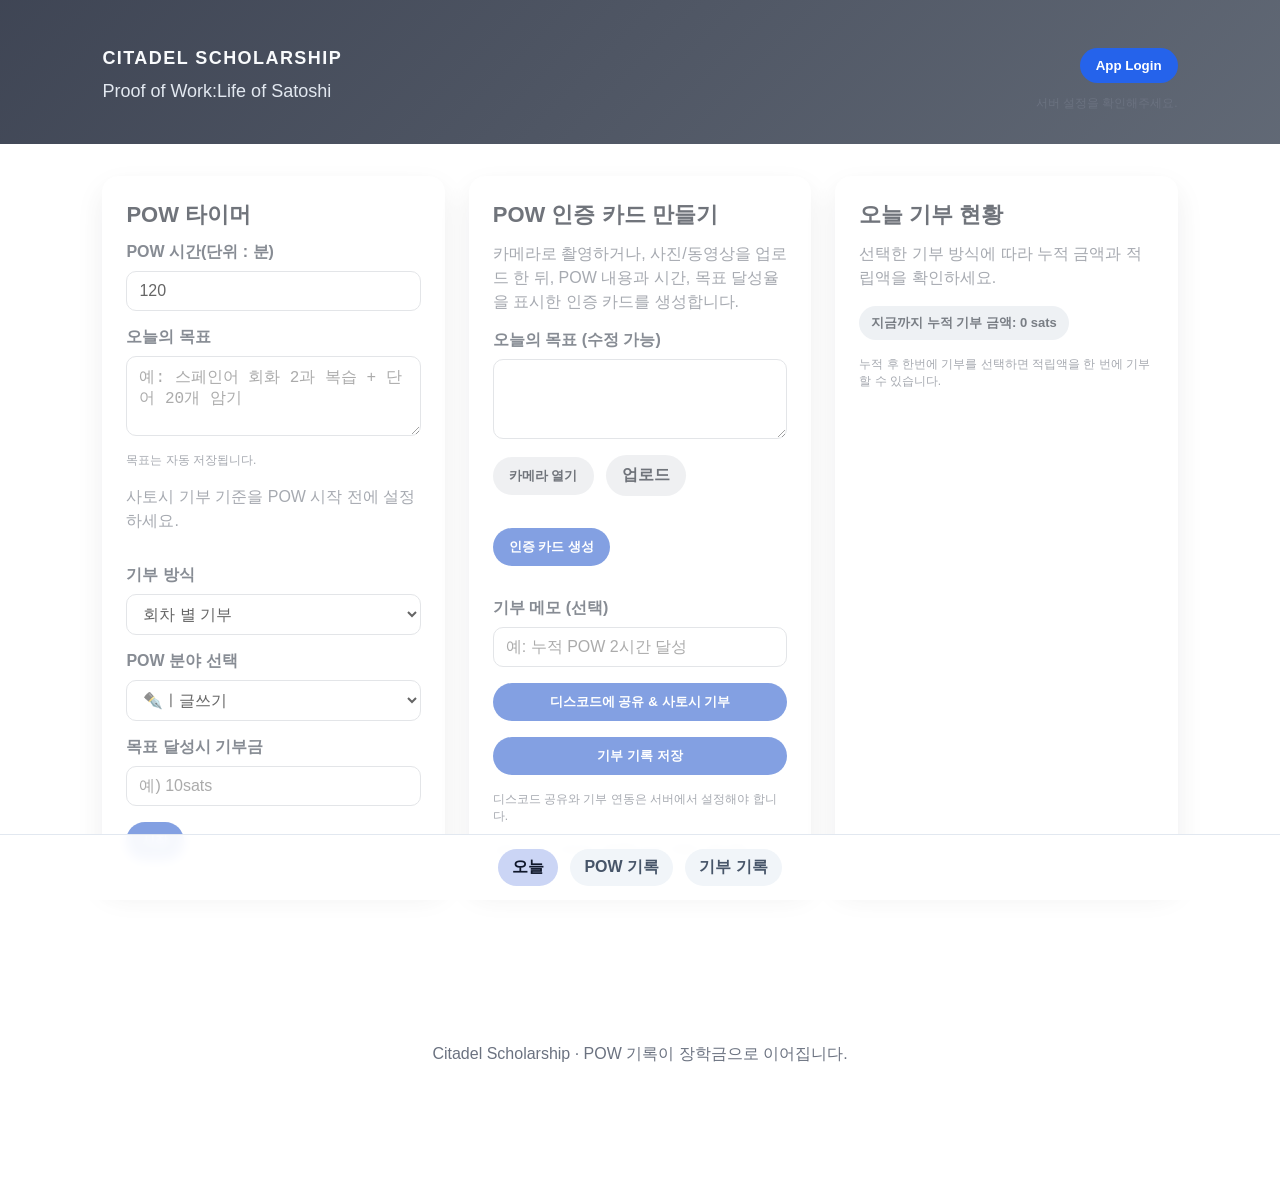
==== index.html @ 7aa38c72 "Update today UI and toast behavior" ====
<!doctype html>
<html lang="ko">
  <head>
    <meta charset="UTF-8" />
    <meta name="viewport" content="width=device-width, initial-scale=1" />
    <title>Citadel Scholarship</title>
    <link rel="stylesheet" href="styles.css" />
  </head>
  <body>
    <nav class="site-nav">
      <a href="index.html" class="active">오늘</a>
      <a href="study-history.html">POW 기록</a>
      <a href="donation-history.html">기부 기록</a>
    </nav>
    <header class="hero">
      <div class="hero-top">
        <div class="hero-brand">
          <p class="hero-brand-title">CITADEL SCHOLARSHIP</p>
          <p class="hero-brand-subtitle">Proof of Work:Life of Satoshi</p>
        </div>
        <div class="hero-login" id="discord-card">
          <div class="row hero-login-actions">
            <button id="discord-app-login" class="primary">App Login</button>
            <button id="discord-web-login" class="hidden">Web Login</button>
          </div>
          <div class="profile" id="discord-profile">
            <div class="profile-body">
              <img id="discord-avatar" alt="Discord avatar" />
              <div>
                <p class="profile-name" id="discord-username">로그인된 사용자 없음</p>
                <p class="profile-meta" id="discord-guild">서버: -</p>
              </div>
            </div>
            <div class="row profile-actions">
              <button id="discord-refresh" class="ghost">역할 재확인</button>
              <button id="discord-logout" class="ghost">로그아웃</button>
            </div>
          </div>
          <p class="hint" id="discord-hint">
            역할(Role) 권한은 Discord OAuth 콜백에서 확인됩니다.
          </p>
        </div>
      </div>
    </header>

    <main class="locked">
      <section class="grid">
        <div class="card">
          <h2>POW 타이머</h2>
          <div class="stack">
            <label>
              POW 시간(단위 : 분)
              <input id="goal-minutes" type="number" min="1" value="120" />
            </label>
            <label>
              오늘의 목표
              <textarea
                id="study-plan"
                rows="3"
                placeholder="예: 스페인어 회화 2과 복습 + 단어 20개 암기"
              ></textarea>
            </label>
            <p class="hint" id="plan-status">목표는 자동 저장됩니다.</p>
            <p class="muted">사토시 기부 기준을 POW 시작 전에 설정하세요.</p>
            <label>
              기부 방식
              <select id="donation-scope">
                <option value="session">회차 별 기부</option>
                <option value="total">누적 후 한번에 기부</option>
              </select>
            </label>
            <label>
              POW 분야 선택
              <select id="donation-mode">
                <option value="pow-writing">✒️ㅣ글쓰기</option>
                <option value="pow-music">🎵ㅣ음악</option>
                <option value="pow-study">📝ㅣ공부</option>
                <option value="pow-art">🎨ㅣ그림</option>
                <option value="pow-reading">📚ㅣ독서</option>
                <option value="pow-service">✝️ㅣ봉사</option>
              </select>
            </label>
            <label>
              목표 달성시 기부금
              <input
                id="sats-rate"
                type="text"
                inputmode="numeric"
                placeholder="예) 10sats"
              />
            </label>
            <div class="row">
              <button id="start" class="primary">시작</button>
            </div>
          </div>
        </div>

        <div class="card" id="study-card">
          <h2>POW 인증 카드 만들기</h2>
          <p class="muted">
            카메라로 촬영하거나, 사진/동영상을 업로드 한 뒤, POW 내용과 시간, 목표 달성율을
            표시한 인증 카드를 생성합니다.
          </p>
          <div class="stack">
            <label>
              오늘의 목표 (수정 가능)
              <textarea id="study-plan-preview" rows="2"></textarea>
            </label>
            <div class="row">
              <button id="open-camera">카메라 열기</button>
              <label class="file">
                업로드
                <input id="media-upload" type="file" accept="image/*,video/*" />
              </label>
              <input
                id="camera-capture"
                type="file"
                accept="image/*,video/*"
                capture="environment"
                class="hidden"
              />
            </div>
            <div class="preview">
              <video id="camera" autoplay playsinline></video>
              <canvas id="snapshot" width="640" height="480"></canvas>
              <img id="photo-preview" alt="업로드 미리보기" />
              <canvas id="badge" width="1080" height="1080"></canvas>
            </div>
            <div class="row">
              <button id="generate" class="primary">인증 카드 생성</button>
            </div>
            <div class="result">
              <a id="download" class="accent" download="citadel_idioma_badge.png">이미지 저장</a>
            </div>
            <label>
              기부 메모 (선택)
              <input id="donation-note" placeholder="예: 누적 POW 2시간 달성" />
            </label>
            <button id="share-discord" class="primary">디스코드에 공유 &amp; 사토시 기부</button>
            <button id="donate" class="primary">기부 기록 저장</button>
            <p class="hint" id="share-status">
              디스코드 공유와 기부 연동은 서버에서 설정해야 합니다.
            </p>
            <p class="hint" id="donation-status">실제 사토시 전송은 LNURL/지갑 연동이 필요합니다.</p>
          </div>
        </div>

        <div class="card" id="today-donation-summary">
          <h2>오늘 기부 현황</h2>
          <p class="muted">선택한 기부 방식에 따라 누적 금액과 적립액을 확인하세요.</p>
          <div class="stack">
            <div class="row">
              <span class="pill">
                지금까지 누적 기부 금액: <strong id="today-total-donated">0 sats</strong>
              </span>
            </div>
            <div class="row hidden" id="today-accumulated-row">
              <span class="pill">
                지급까지 적립액: <strong id="today-accumulated-sats">0 sats</strong>
              </span>
            </div>
            <button id="today-accumulated-pay" class="primary hidden">적립액 기부하기</button>
            <p class="hint" id="today-donation-hint">
              누적 후 한번에 기부를 선택하면 적립액을 한 번에 기부할 수 있습니다.
            </p>
          </div>
        </div>
      </section>
    </main>
    <div id="accumulation-toast" class="toast hidden" role="status" aria-live="polite">
      <span id="accumulation-toast-message"></span>
      <button class="toast-close" type="button" aria-label="닫기">✕</button>
    </div>

    <footer>
      <p>Citadel Scholarship · POW 기록이 장학금으로 이어집니다.</p>
    </footer>

    <div id="wallet-modal" class="wallet-modal hidden" aria-hidden="true">
      <div class="wallet-modal__panel" role="dialog" aria-modal="true">
        <p class="wallet-toast hidden" id="wallet-toast">인보이스가 복사되었습니다.</p>
        <div class="wallet-modal__header">
          <h3>결제할 라이트닝 지갑을 선택하세요</h3>
          <button class="wallet-modal__close" id="wallet-modal-close" aria-label="닫기">
            ✕
          </button>
        </div>
        <div class="wallet-modal__body">
          <div class="wallet-invoice hidden" id="wallet-invoice">
            <p class="wallet-invoice__label">인보이스</p>
            <div class="wallet-invoice__content">
              <img id="wallet-invoice-qr" alt="Lightning invoice QR code" />
            </div>
          </div>
          <button class="wallet-option" data-wallet="walletofsatoshi">Wallet of Satoshi</button>
          <button class="wallet-option" data-wallet="blink">Blink</button>
          <button class="wallet-option" data-wallet="strike">Strike</button>
          <button class="wallet-option" data-wallet="zeus">Zeus</button>
        </div>
        <p class="hint" id="wallet-status">선택한 지갑으로 인보이스를 전달합니다.</p>
      </div>
    </div>

    <div id="timer-modal" class="timer-modal hidden" aria-hidden="true">
      <div class="timer-modal__panel" role="dialog" aria-modal="true">
        <h3>POW 타이머</h3>
        <div class="timer-modal__time" id="timer-display">00:00:00</div>
        <p class="timer-modal__note">
          현재 누적 금액: <strong id="current-total-sats">0 sats</strong>
        </p>
        <div class="row timer-modal__actions">
          <button id="pause" class="ghost">일시정지</button>
          <button id="reset" class="ghost">리셋</button>
          <button id="finish" class="accent">POW 종료</button>
        </div>
      </div>
    </div>

    <script src="app.js"></script>
  </body>
</html>
---- styles.css ----
:root {
  color-scheme: light;
  font-family: "Pretendard", "Apple SD Gothic Neo", "Malgun Gothic", sans-serif;
  color: #111827;
}

* {
  box-sizing: border-box;
}

body {
  margin: 0;
  padding: 0;
  min-height: 100vh;
  background-color: #ffffff;
}

.site-nav {
  display: flex;
  gap: 12px;
  align-items: center;
  justify-content: center;
  padding: 14px 16px;
  background: rgba(255, 255, 255, 0.92);
  border-top: 1px solid #e2e8f0;
  position: fixed;
  bottom: 0;
  left: 0;
  right: 0;
  z-index: 10;
  backdrop-filter: blur(6px);
}

.site-nav a {
  text-decoration: none;
  color: #475569;
  font-weight: 600;
  padding: 8px 14px;
  border-radius: 999px;
  background: #f1f5f9;
}

.site-nav a.active {
  color: #0f172a;
  background: #cbd5f5;
}

header.hero {
  padding: 48px 8vw 32px;
  color: #f8fafc;
  background-image:
    linear-gradient(135deg, rgba(15, 23, 42, 0.8), rgba(30, 41, 59, 0.7)),
    url("https://images.unsplash.com/photo-1519682337058-a94d519337bc?auto=format&fit=crop&w=1800&q=80");
  background-size: cover;
  background-position: center;
}

header.hero.compact {
  padding: 32px 8vw 20px;
}

h1 {
  margin: 8px 0 12px;
  font-size: clamp(28px, 4vw, 40px);
}

.hero-top {
  display: flex;
  align-items: flex-start;
  justify-content: space-between;
  gap: 24px;
  flex-wrap: wrap;
}

.hero-brand {
  max-width: 520px;
}

.hero-brand-title {
  margin: 0 0 8px;
  font-size: 18px;
  font-weight: 700;
  letter-spacing: 0.08em;
}

.hero-brand-subtitle {
  margin: 0;
  font-size: 18px;
  line-height: 1.6;
  color: #e2e8f0;
}

.hero-login {
  display: grid;
  gap: 12px;
  justify-items: end;
  text-align: right;
  min-width: min(360px, 100%);
}

.hero-login-actions {
  justify-content: flex-end;
}

.hero-login-meta {
  justify-content: flex-end;
}

h2 {
  margin-top: 0;
  font-size: 22px;
}

.eyebrow {
  letter-spacing: 0.2em;
  text-transform: uppercase;
  font-weight: 600;
  opacity: 0.7;
  margin: 0;
}

.subtitle {
  max-width: 520px;
  line-height: 1.6;
  margin: 0;
  color: #cbd5f5;
}

main {
  padding: 32px 8vw 120px;
}

.grid {
  display: grid;
  gap: 24px;
  grid-template-columns: repeat(auto-fit, minmax(300px, 1fr));
}

.grid.single {
  grid-template-columns: minmax(280px, 640px);
  justify-content: center;
}

.card {
  background: #ffffff;
  border-radius: 16px;
  padding: 24px;
  box-shadow: 0 12px 30px rgba(15, 23, 42, 0.12);
}

.card h2 {
  margin-bottom: 12px;
}

.muted {
  margin-top: 0;
  color: #6b7280;
  line-height: 1.5;
}

.stack {
  display: grid;
  gap: 16px;
}

.row {
  display: flex;
  gap: 12px;
  flex-wrap: wrap;
  align-items: center;
}

.donation-summary {
  gap: 8px;
  flex-wrap: nowrap;
  font-size: 12px;
}

.donation-summary .pill {
  white-space: nowrap;
}

.toast {
  position: fixed;
  left: 50%;
  bottom: 96px;
  transform: translateX(-50%);
  padding: 10px 16px;
  border-radius: 999px;
  background: rgba(15, 23, 42, 0.9);
  color: #f8fafc;
  font-size: 13px;
  font-weight: 600;
  z-index: 20;
  display: flex;
  align-items: center;
  gap: 12px;
}

.toast-close {
  border: none;
  background: transparent;
  color: inherit;
  font-size: 16px;
  line-height: 1;
  cursor: pointer;
  padding: 0;
}

.status-row {
  justify-content: space-between;
}

label {
  display: grid;
  gap: 8px;
  font-weight: 600;
  color: #374151;
}

input[type="text"],
input[type="number"],
input:not([type]) {
  padding: 10px 12px;
  border-radius: 10px;
  border: 1px solid #d1d5db;
  font-size: 16px;
}


textarea {
  padding: 10px 12px;
  border-radius: 10px;
  border: 1px solid #d1d5db;
  font-size: 16px;
  resize: vertical;
  min-height: 80px;
}

textarea[readonly] {
  background: #f9fafb;
  color: #111827;
}

select {
  padding: 10px 12px;
  border-radius: 10px;
  border: 1px solid #d1d5db;
  font-size: 16px;
  background: #fff;
}

.hidden {
  display: none;
}

button,
.file {
  border: none;
  padding: 10px 16px;
  border-radius: 999px;
  font-weight: 600;
  cursor: pointer;
  background: #e5e7eb;
  color: #111827;
  transition: all 0.2s ease;
}

button:hover,
.file:hover {
  transform: translateY(-1px);
  box-shadow: 0 8px 18px rgba(15, 23, 42, 0.12);
}

button:focus-visible,
button.is-pressed,
.file:focus-visible {
  outline: 3px solid #0f172a;
  outline-offset: 2px;
  box-shadow: 0 0 0 4px rgba(15, 23, 42, 0.15);
}

button.primary {
  background: #2563eb;
  color: #fff;
}

#discord-app-login {
  flex: 1;
}

#discord-web-login {
  flex: 1;
}

button.accent,
#download.accent {
  background: #f59e0b;
  color: #111827;
  text-decoration: none;
}

button.ghost {
  background: transparent;
  border: 1px solid #cbd5f5;
}

.timer {
  font-size: 36px;
  font-weight: 700;
  letter-spacing: 1px;
}

.timer-row {
  display: flex;
  flex-direction: column;
  gap: 6px;
}

.timer-note {
  font-size: 13px;
  color: #64748b;
}

.pill {
  background: #e2e8f0;
  color: #1f2937;
  font-weight: 600;
  padding: 8px 12px;
  border-radius: 999px;
  font-size: 13px;
}

.session-list {
  display: grid;
  gap: 12px;
  padding: 12px;
  border-radius: 12px;
  border: 1px solid #e5e7eb;
  background: #f8fafc;
}

.session-title {
  margin: 0;
  font-weight: 700;
  color: #0f172a;
}

.session-items {
  display: grid;
  gap: 12px;
}

.session-item {
  background: #fff;
  border-radius: 12px;
  padding: 12px 14px;
  border: 1px solid #e5e7eb;
  display: grid;
  gap: 8px;
}

.session-header {
  display: flex;
  justify-content: space-between;
  align-items: center;
  gap: 8px;
}

.session-index {
  font-weight: 700;
  color: #1f2937;
}

.session-status {
  font-size: 12px;
  font-weight: 700;
  padding: 4px 10px;
  border-radius: 999px;
  background: #f1f5f9;
  color: #475569;
}

.session-status.success {
  background: #dcfce7;
  color: #166534;
}

.session-status.pending {
  background: #fee2e2;
  color: #991b1b;
}

.session-meta {
  display: grid;
  gap: 4px;
  font-size: 13px;
  color: #475569;
}

.session-meta strong {
  color: #111827;
}

.session-meta .session-rate {
  color: #1d4ed8;
  font-weight: 700;
}

.history-list {
  display: grid;
  gap: 10px;
}

.history-item {
  background: #fff;
  border-radius: 12px;
  padding: 12px 14px;
  border: 1px solid #e5e7eb;
  display: grid;
  gap: 6px;
  font-size: 13px;
  color: #475569;
}

.history-item strong {
  color: #111827;
}

.history-day {
  display: grid;
  gap: 8px;
  padding: 12px;
  border-radius: 12px;
  border: 1px solid #e5e7eb;
  background: #f8fafc;
}

.history-day__title {
  margin: 0;
  font-weight: 700;
  color: #0f172a;
  font-size: 14px;
}

.blink-address {
  display: grid;
  gap: 6px;
  padding: 12px 14px;
  border-radius: 12px;
  border: 1px solid #e5e7eb;
  background: #f8fafc;
}

.blink-label {
  font-size: 12px;
  color: #64748b;
  font-weight: 700;
}

.locked {
  opacity: 0.6;
  pointer-events: none;
  filter: grayscale(0.2);
}

.preview {
  display: grid;
  gap: 12px;
}

.preview video,
.preview canvas,
.preview img,
.result canvas {
  width: 100%;
  border-radius: 12px;
  background: #0f172a;
  min-height: 220px;
  object-fit: cover;
}

.preview canvas,
.preview img {
  display: none;
}

#camera {
  display: none;
}

#badge {
  display: none;
}

.profile {
  border-radius: 14px;
  overflow: hidden;
  border: 1px solid #e5e7eb;
  display: none;
  background: #ffffff;
}

.profile-body {
  display: flex;
  gap: 12px;
  align-items: center;
  padding: 16px;
}

.profile-body img {
  width: 56px;
  height: 56px;
  border-radius: 50%;
  background: #e5e7eb;
  border: 3px solid transparent;
  box-sizing: border-box;
}

.profile-body img.status-ok {
  border-color: #16a34a;
}

.profile-body img.status-pending {
  border-color: #dc2626;
}

.login-user {
  display: inline-flex;
  align-items: center;
  gap: 8px;
  font-weight: 700;
  color: #0f172a;
  background: #e2e8f0;
  border-radius: 999px;
  padding: 8px 12px;
}

.login-label {
  font-size: 12px;
  color: #475569;
}

.profile-name {
  margin: 0;
  font-weight: 700;
  color: #0f172a;
}

.profile-meta {
  margin: 4px 0 0;
  color: #475569;
  font-size: 13px;
}

.profile-actions {
  justify-content: space-between;
  gap: 12px;
  padding: 0 16px 16px;
}

.profile-actions button {
  flex: 1;
}

#discord-card h2 {
  color: #0f172a;
}

.result {
  display: grid;
  gap: 12px;
}

#download {
  display: none;
  justify-content: center;
  padding: 10px 16px;
  border-radius: 999px;
  text-align: center;
}

#discord-logout {
  display: none;
}

.hint {
  font-size: 12px;
  color: #6b7280;
  margin: 0;
}

.pagination {
  display: flex;
  flex-wrap: wrap;
  gap: 8px;
  justify-content: center;
  padding-top: 4px;
}

.page-button {
  border-radius: 10px;
  padding: 6px 12px;
  border: 1px solid #cbd5f5;
  background: #fff;
  font-size: 13px;
}

.page-button.active {
  background: #1e293b;
  color: #fff;
  border-color: #1e293b;
}

.scroll-select {
  width: 100%;
  padding: 8px;
  border-radius: 12px;
  border: 1px solid #e2e8f0;
  background: #ffffff;
  font-size: 14px;
}

.file input {
  display: none;
}

footer {
  text-align: center;
  padding: 24px 24px 96px;
  color: #6b7280;
}

.wallet-modal {
  position: fixed;
  inset: 0;
  background: rgba(15, 23, 42, 0.6);
  display: flex;
  align-items: center;
  justify-content: center;
  padding: 24px;
  z-index: 20;
}

.wallet-modal.hidden {
  display: none;
}

.wallet-modal__panel {
  background: #ffffff;
  border-radius: 16px;
  padding: 20px;
  width: min(420px, 100%);
  box-shadow: 0 20px 60px rgba(15, 23, 42, 0.2);
  display: grid;
  gap: 16px;
}

.wallet-toast {
  margin: 0;
  padding: 8px 12px;
  border-radius: 999px;
  font-size: 13px;
  font-weight: 600;
  text-align: center;
  color: #0f172a;
  background: #e2e8f0;
}

.wallet-modal__header {
  display: flex;
  justify-content: space-between;
  align-items: center;
  gap: 12px;
}

.wallet-modal__header h3 {
  margin: 0;
  font-size: 18px;
  color: #0f172a;
}

.wallet-modal__close {
  border: none;
  background: transparent;
  font-size: 18px;
  cursor: pointer;
  color: #64748b;
}

.wallet-modal__body {
  display: grid;
  gap: 12px;
}

.wallet-invoice {
  display: grid;
  gap: 12px;
  padding: 12px;
  border-radius: 12px;
  border: 1px solid #e5e7eb;
  background: #f8fafc;
  justify-items: center;
}

.wallet-invoice__label {
  margin: 0;
  font-size: 12px;
  font-weight: 700;
  color: #64748b;
  text-transform: uppercase;
  letter-spacing: 0.08em;
}

.wallet-invoice__content {
  display: flex;
  gap: 12px;
  align-items: center;
  flex-wrap: wrap;
  justify-content: center;
}

#wallet-invoice-qr {
  width: 100%;
  max-width: 240px;
  border-radius: 12px;
  justify-self: center;
  background: #fff;
  padding: 8px;
  flex: 0 0 160px;
  cursor: pointer;
}

.wallet-option {
  width: 100%;
  justify-content: center;
  background: #0f172a;
  color: #f8fafc;
}

.wallet-option--link {
  text-decoration: none;
  display: inline-flex;
  align-items: center;
}

.wallet-option[aria-disabled="true"] {
  cursor: not-allowed;
  opacity: 0.6;
  background: #334155;
  pointer-events: none;
}

.wallet-option:hover {
  background: #1e293b;
}

.wallet-option:disabled {
  cursor: not-allowed;
  opacity: 0.6;
  background: #334155;
}

.timer-modal {
  position: fixed;
  inset: 0;
  background: rgba(15, 23, 42, 0.7);
  display: flex;
  align-items: center;
  justify-content: center;
  padding: 24px;
  z-index: 30;
}

.timer-modal.hidden {
  display: none;
}

.timer-modal__panel {
  background: #ffffff;
  border-radius: 18px;
  padding: 24px;
  width: min(360px, 100%);
  display: grid;
  gap: 16px;
  text-align: center;
  box-shadow: 0 24px 60px rgba(15, 23, 42, 0.25);
}

.timer-modal__panel h3 {
  margin: 0;
  font-size: 20px;
  color: #0f172a;
}

.timer-modal__time {
  font-size: 40px;
  font-weight: 800;
  letter-spacing: 1px;
}

.timer-modal__note {
  margin: 0;
  font-size: 14px;
  color: #475569;
}

.timer-modal__actions {
  justify-content: center;
  gap: 10px;
}

.timer-modal__actions button {
  flex: 1;
}

html.timer-modal-open,
body.timer-modal-open {
  overflow: hidden;
  height: 100%;
  touch-action: none;
}

.leaderboard {
  display: grid;
  gap: 12px;
  padding: 12px;
  border-radius: 12px;
  border: 1px solid #e5e7eb;
  background: #f8fafc;
}

.leaderboard-title {
  margin: 0;
  font-weight: 700;
  color: #0f172a;
  font-size: 14px;
}

.leaderboard-list {
  list-style: none;
  margin: 0;
  padding: 0;
  display: grid;
  gap: 8px;
}

.leaderboard-item {
  display: flex;
  justify-content: space-between;
  align-items: center;
  gap: 12px;
  background: #ffffff;
  border-radius: 10px;
  padding: 10px 12px;
  border: 1px solid #e5e7eb;
  font-size: 13px;
  color: #475569;
}

.leaderboard-item strong {
  color: #111827;
}

@media (max-width: 640px) {
  header.hero {
    padding: 40px 6vw 28px;
  }

  main {
    padding: 28px 6vw 110px;
  }
}
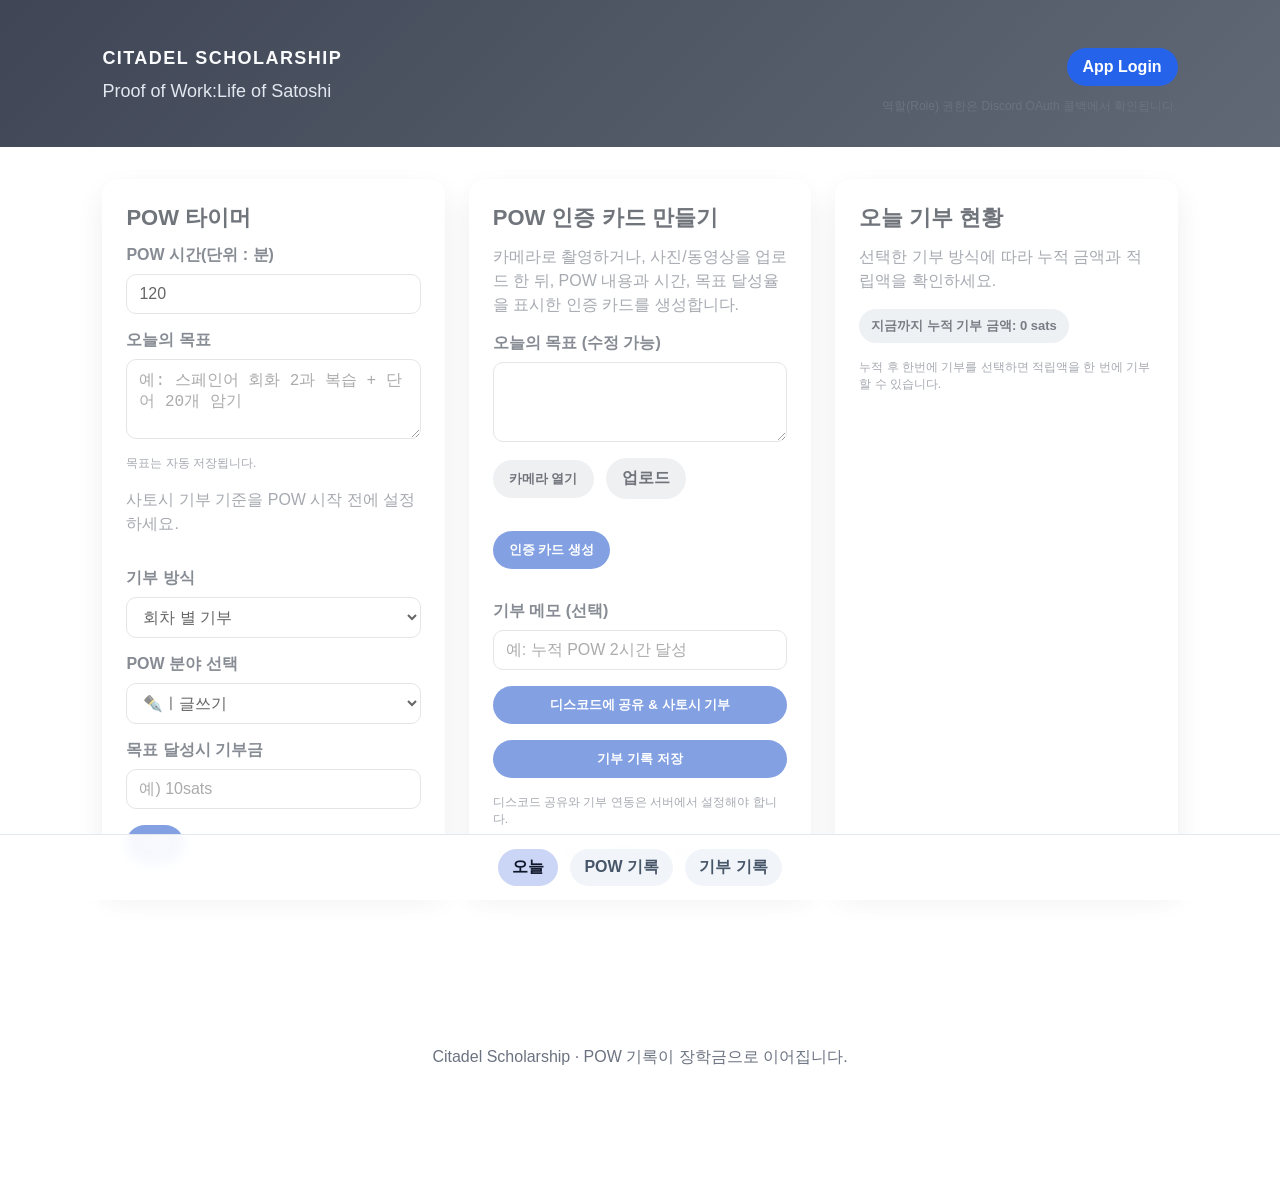
==== commit 60829ee3: "Make login buttons resilient without JS" ====
--- a/index.html
+++ b/index.html
@@ -20,8 +20,12 @@
         </div>
         <div class="hero-login" id="discord-card">
           <div class="row hero-login-actions">
-            <button id="discord-app-login" class="primary">App Login</button>
-            <button id="discord-web-login" class="hidden">Web Login</button>
+            <a id="discord-app-login" class="primary button-link" href="/auth/discord/app"
+              >App Login</a
+            >
+            <a id="discord-web-login" class="hidden button-link" href="/auth/discord/web"
+              >Web Login</a
+            >
           </div>
           <div class="profile" id="discord-profile">
             <div class="profile-body">
@@ -205,7 +209,7 @@
       <div class="timer-modal__panel" role="dialog" aria-modal="true">
         <h3>POW 타이머</h3>
         <div class="timer-modal__time" id="timer-display">00:00:00</div>
-        <p class="timer-modal__note">
+        <p class="timer-modal__note" id="timer-accumulated-note">
           현재 누적 금액: <strong id="current-total-sats">0 sats</strong>
         </p>
         <div class="row timer-modal__actions">
--- a/styles.css
+++ b/styles.css
@@ -255,6 +255,7 @@
 }
 
 button,
+.button-link,
 .file {
   border: none;
   padding: 10px 16px;
@@ -263,10 +264,12 @@
   cursor: pointer;
   background: #e5e7eb;
   color: #111827;
+  text-decoration: none;
   transition: all 0.2s ease;
 }
 
 button:hover,
+.button-link:hover,
 .file:hover {
   transform: translateY(-1px);
   box-shadow: 0 8px 18px rgba(15, 23, 42, 0.12);
@@ -274,13 +277,16 @@
 
 button:focus-visible,
 button.is-pressed,
+.button-link:focus-visible,
+.button-link.is-pressed,
 .file:focus-visible {
   outline: 3px solid #0f172a;
   outline-offset: 2px;
   box-shadow: 0 0 0 4px rgba(15, 23, 42, 0.15);
 }
 
-button.primary {
+button.primary,
+.button-link.primary {
   background: #2563eb;
   color: #fff;
 }
@@ -294,13 +300,15 @@
 }
 
 button.accent,
+.button-link.accent,
 #download.accent {
   background: #f59e0b;
   color: #111827;
   text-decoration: none;
 }
 
-button.ghost {
+button.ghost,
+.button-link.ghost {
   background: transparent;
   border: 1px solid #cbd5f5;
 }
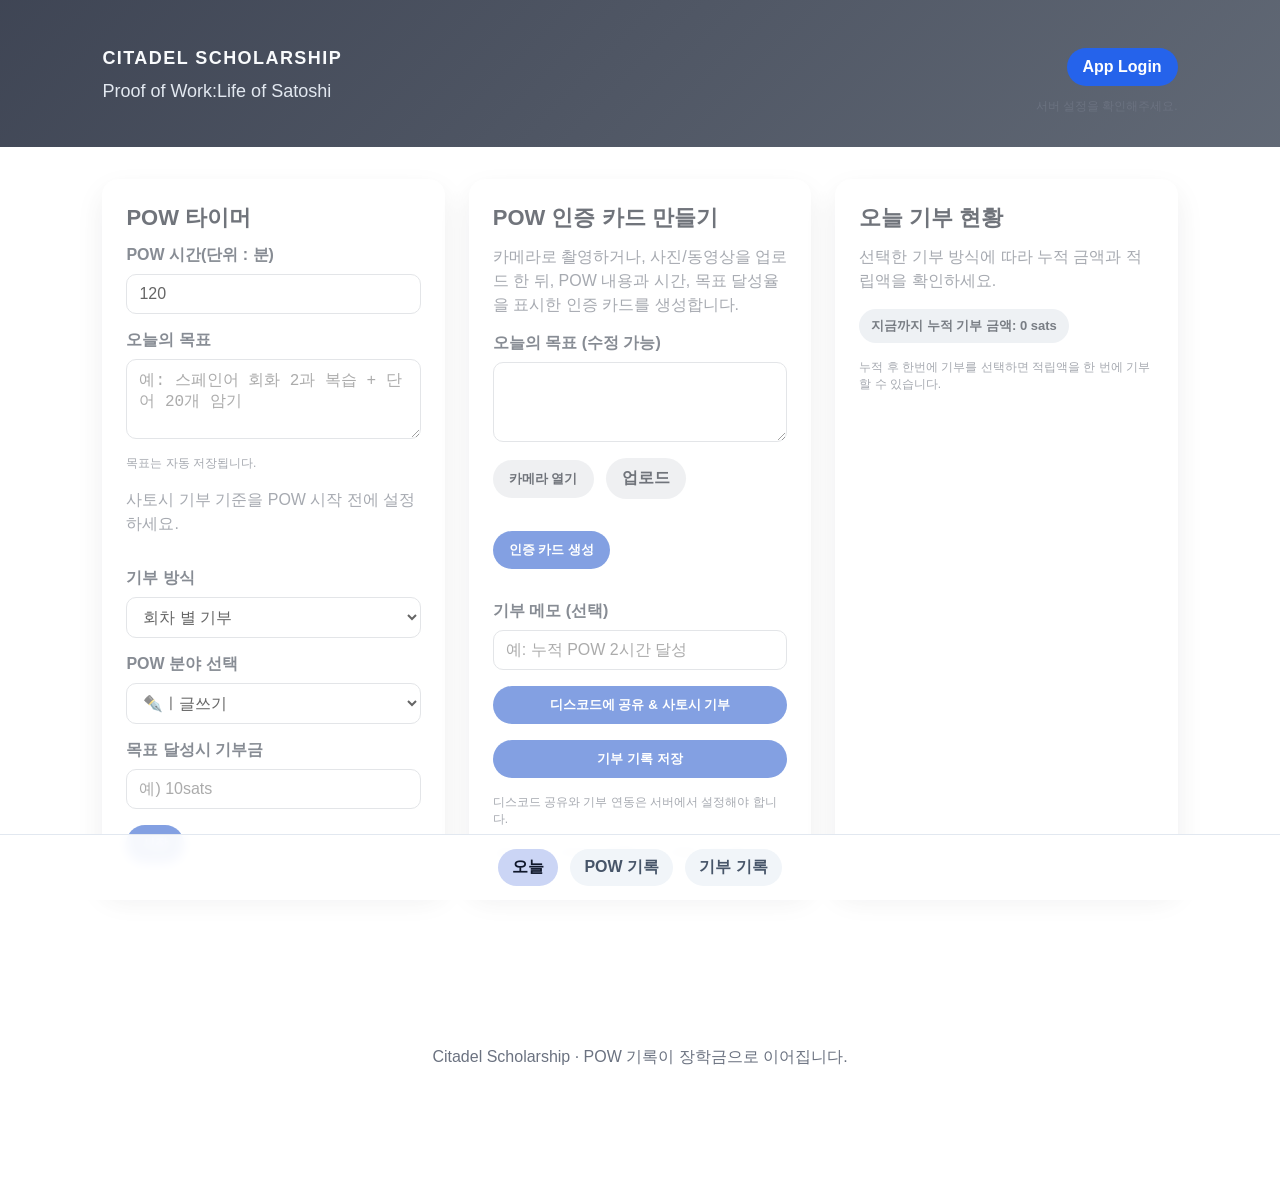
==== commit 0f171044: "Merge pull request #82 from AsadoConKimchi/feature/backend-api-integration Integrate backend API for" ====
--- a/index.html
+++ b/index.html
@@ -220,6 +220,7 @@
       </div>
     </div>
 
+    <script src="api.js"></script>
     <script src="app.js"></script>
   </body>
 </html>
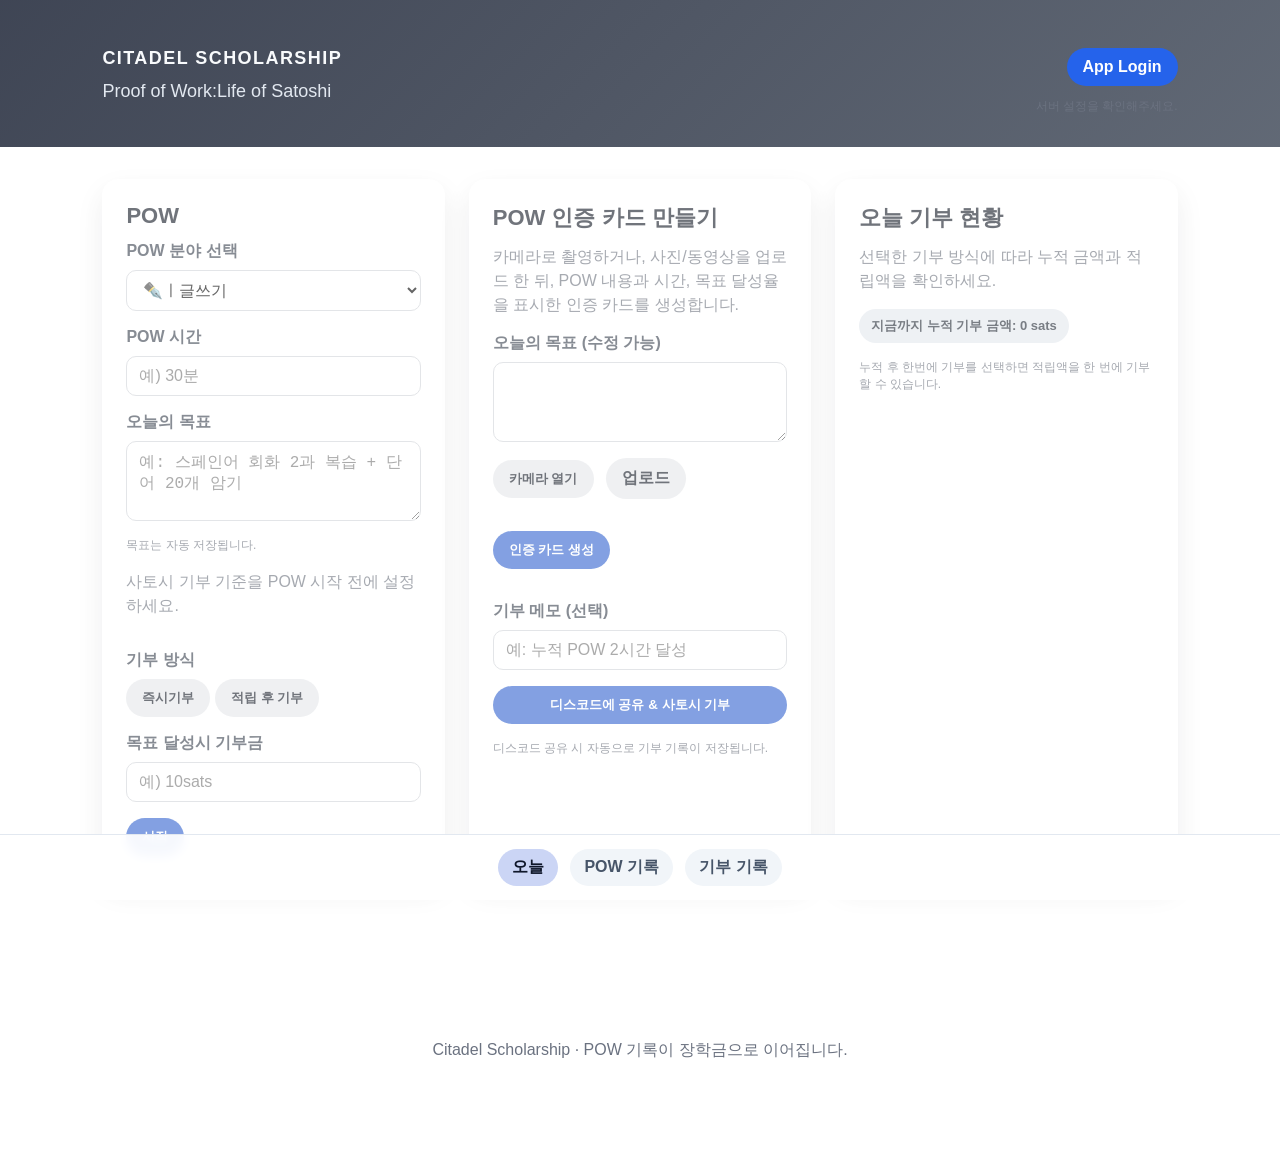
==== commit 1415288d: "Implement UI improvements and fix accumulated sats calculation UI 개선 및 적립액 계산 버그 수정  변경사항: 1. 토글 상태 " ====
--- a/index.html
+++ b/index.html
@@ -50,29 +50,8 @@
     <main class="locked">
       <section class="grid">
         <div class="card">
-          <h2>POW 타이머</h2>
+          <h2>POW</h2>
           <div class="stack">
-            <label>
-              POW 시간(단위 : 분)
-              <input id="goal-minutes" type="number" min="1" value="120" />
-            </label>
-            <label>
-              오늘의 목표
-              <textarea
-                id="study-plan"
-                rows="3"
-                placeholder="예: 스페인어 회화 2과 복습 + 단어 20개 암기"
-              ></textarea>
-            </label>
-            <p class="hint" id="plan-status">목표는 자동 저장됩니다.</p>
-            <p class="muted">사토시 기부 기준을 POW 시작 전에 설정하세요.</p>
-            <label>
-              기부 방식
-              <select id="donation-scope">
-                <option value="session">회차 별 기부</option>
-                <option value="total">누적 후 한번에 기부</option>
-              </select>
-            </label>
             <label>
               POW 분야 선택
               <select id="donation-mode">
@@ -83,6 +62,28 @@
                 <option value="pow-reading">📚ㅣ독서</option>
                 <option value="pow-service">✝️ㅣ봉사</option>
               </select>
+            </label>
+            <label>
+              POW 시간
+              <input id="goal-minutes" type="text" inputmode="numeric" placeholder="예) 30분" />
+            </label>
+            <label>
+              오늘의 목표
+              <textarea
+                id="study-plan"
+                rows="3"
+                placeholder="예: 스페인어 회화 2과 복습 + 단어 20개 암기"
+              ></textarea>
+            </label>
+            <p class="hint" id="plan-status">목표는 자동 저장됩니다.</p>
+            <p class="muted">사토시 기부 기준을 POW 시작 전에 설정하세요.</p>
+            <label>
+              기부 방식
+              <div class="toggle-group">
+                <button type="button" class="toggle-button active" data-value="session">즉시기부</button>
+                <button type="button" class="toggle-button" data-value="total">적립 후 기부</button>
+              </div>
+              <input type="hidden" id="donation-scope" value="session" />
             </label>
             <label>
               목표 달성시 기부금
@@ -140,12 +141,10 @@
               기부 메모 (선택)
               <input id="donation-note" placeholder="예: 누적 POW 2시간 달성" />
             </label>
-            <button id="share-discord" class="primary">디스코드에 공유 &amp; 사토시 기부</button>
-            <button id="donate" class="primary">기부 기록 저장</button>
+            <button id="share-discord" class="primary">디스코드에 공유</button>
             <p class="hint" id="share-status">
-              디스코드 공유와 기부 연동은 서버에서 설정해야 합니다.
+              디스코드 공유 시 자동으로 기부 기록이 저장됩니다.
             </p>
-            <p class="hint" id="donation-status">실제 사토시 전송은 LNURL/지갑 연동이 필요합니다.</p>
           </div>
         </div>
 
@@ -160,7 +159,7 @@
             </div>
             <div class="row hidden" id="today-accumulated-row">
               <span class="pill">
-                지급까지 적립액: <strong id="today-accumulated-sats">0 sats</strong>
+                현재 적립액: <strong id="today-accumulated-sats">0 sats</strong>
               </span>
             </div>
             <button id="today-accumulated-pay" class="primary hidden">적립액 기부하기</button>
@@ -220,6 +219,7 @@
       </div>
     </div>
 
+    <script src="config.js"></script>
     <script src="api.js"></script>
     <script src="app.js"></script>
   </body>
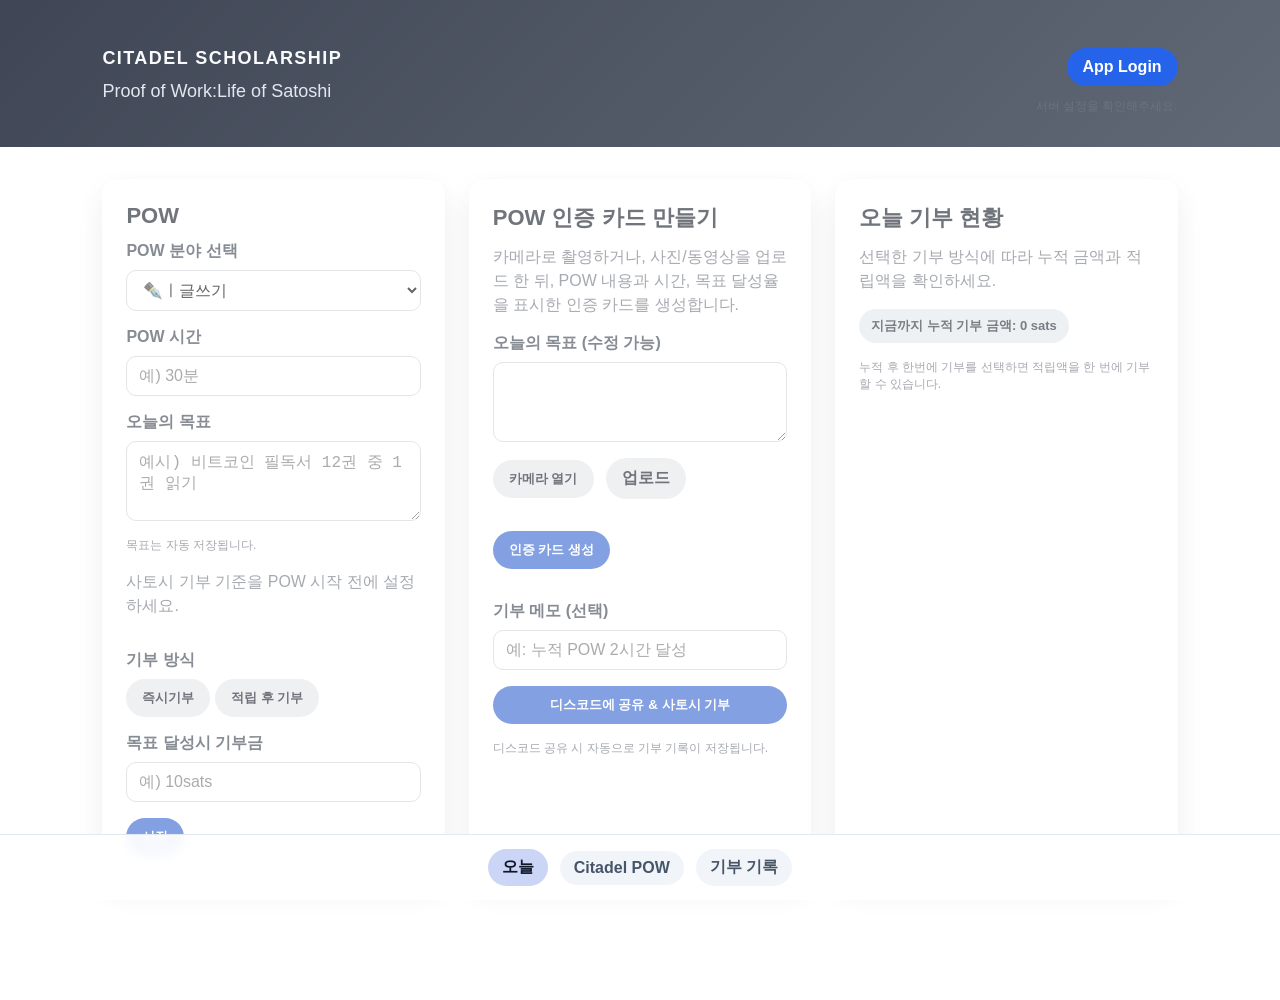
==== commit 5da3632e: "feat: Citadel POW 대시보드 UI 개편 1. 탭 이름 변경: '공부 기록' → 'Citadel POW'    - 모든 페이지 네비게이션 탭 이름 통일  2. POW 분" ====
--- a/index.html
+++ b/index.html
@@ -9,7 +9,7 @@
   <body>
     <nav class="site-nav">
       <a href="index.html" class="active">오늘</a>
-      <a href="study-history.html">POW 기록</a>
+      <a href="study-history.html">Citadel POW</a>
       <a href="donation-history.html">기부 기록</a>
     </nav>
     <header class="hero">
@@ -72,7 +72,7 @@
               <textarea
                 id="study-plan"
                 rows="3"
-                placeholder="예: 스페인어 회화 2과 복습 + 단어 20개 암기"
+                placeholder="예시) 비트코인 필독서 12권 중 1권 읽기"
               ></textarea>
             </label>
             <p class="hint" id="plan-status">목표는 자동 저장됩니다.</p>
@@ -175,10 +175,6 @@
       <button class="toast-close" type="button" aria-label="닫기">✕</button>
     </div>
 
-    <footer>
-      <p>Citadel Scholarship · POW 기록이 장학금으로 이어집니다.</p>
-    </footer>
-
     <div id="wallet-modal" class="wallet-modal hidden" aria-hidden="true">
       <div class="wallet-modal__panel" role="dialog" aria-modal="true">
         <p class="wallet-toast hidden" id="wallet-toast">인보이스가 복사되었습니다.</p>
@@ -201,6 +197,10 @@
           <button class="wallet-option" data-wallet="zeus">Zeus</button>
         </div>
         <p class="hint" id="wallet-status">선택한 지갑으로 인보이스를 전달합니다.</p>
+        <div class="wallet-modal__footer hidden" id="wallet-payment-confirm">
+          <p class="hint">결제를 완료하셨나요?</p>
+          <button class="primary" id="wallet-confirm-button">결제 완료 및 디스코드 공유</button>
+        </div>
       </div>
     </div>
 
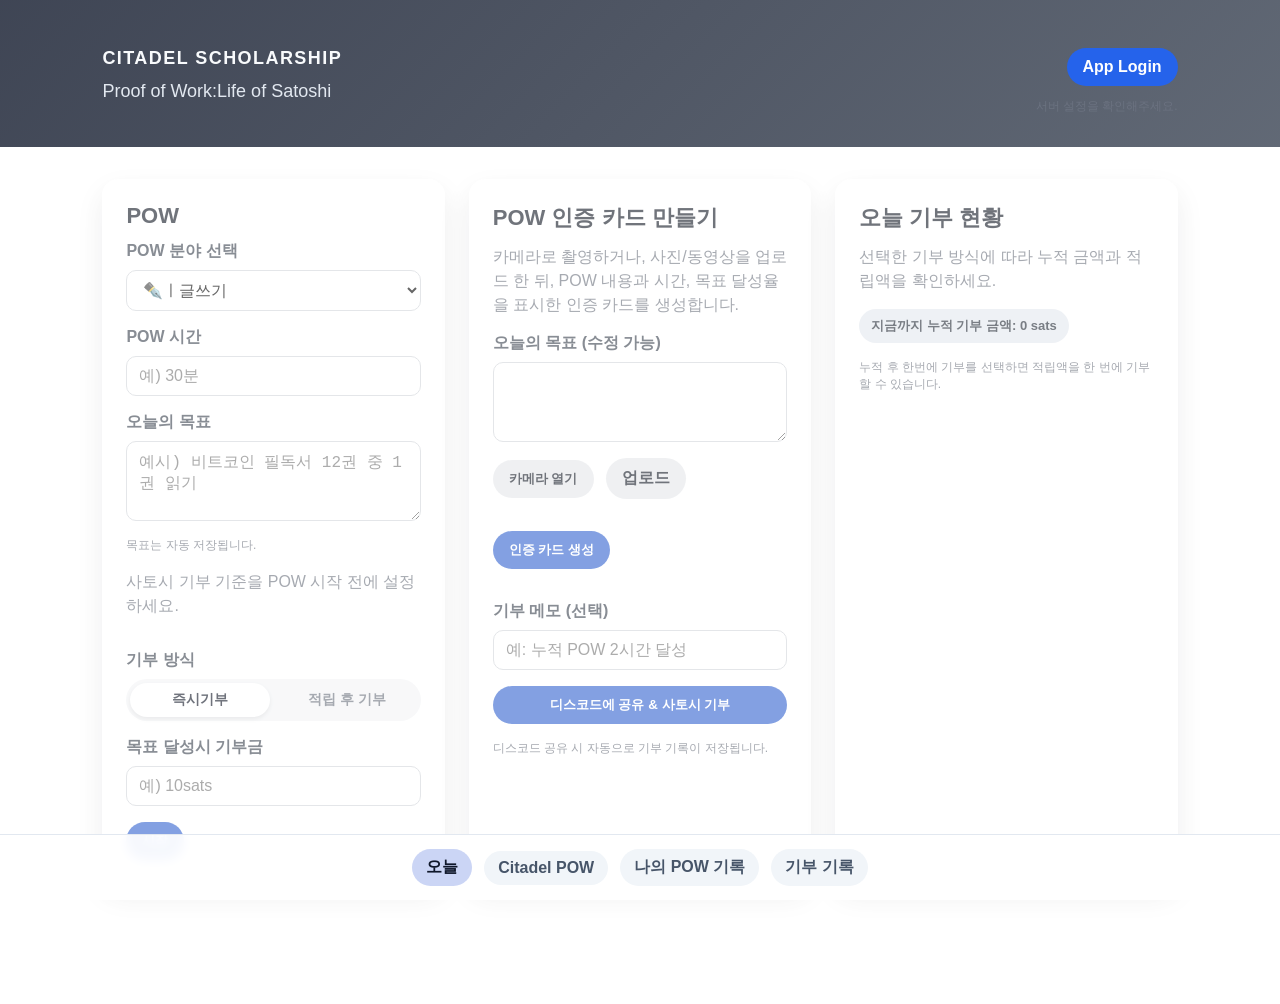
==== commit fc581afc: "feat: Phase 4 - 나의 POW 기록 탭 생성 독립된 POW 기록 페이지 구현: - my-pow-records.html: 나의 POW 기록 전용 페이지 - my-pow-r" ====
--- a/index.html
+++ b/index.html
@@ -10,6 +10,7 @@
     <nav class="site-nav">
       <a href="index.html" class="active">오늘</a>
       <a href="study-history.html">Citadel POW</a>
+      <a href="my-pow-records.html">나의 POW 기록</a>
       <a href="donation-history.html">기부 기록</a>
     </nav>
     <header class="hero">
@@ -197,10 +198,6 @@
           <button class="wallet-option" data-wallet="zeus">Zeus</button>
         </div>
         <p class="hint" id="wallet-status">선택한 지갑으로 인보이스를 전달합니다.</p>
-        <div class="wallet-modal__footer hidden" id="wallet-payment-confirm">
-          <p class="hint">결제를 완료하셨나요?</p>
-          <button class="primary" id="wallet-confirm-button">결제 완료 및 디스코드 공유</button>
-        </div>
       </div>
     </div>
 
--- a/styles.css
+++ b/styles.css
@@ -146,6 +146,9 @@
   border-radius: 16px;
   padding: 24px;
   box-shadow: 0 12px 30px rgba(15, 23, 42, 0.12);
+  max-width: 100%;
+  overflow-x: hidden;
+  box-sizing: border-box;
 }
 
 .card h2 {
@@ -161,6 +164,8 @@
 .stack {
   display: grid;
   gap: 16px;
+  max-width: 100%;
+  overflow-x: hidden;
 }
 
 .row {
@@ -633,6 +638,37 @@
   display: none;
 }
 
+.toggle-group {
+  display: flex;
+  gap: 8px;
+  background: #f3f4f6;
+  padding: 4px;
+  border-radius: 999px;
+}
+
+.toggle-button {
+  flex: 1;
+  padding: 8px 16px;
+  border-radius: 999px;
+  border: none;
+  background: transparent;
+  color: #6b7280;
+  font-weight: 600;
+  font-size: 14px;
+  cursor: pointer;
+  transition: all 0.2s ease;
+}
+
+.toggle-button.active {
+  background: #ffffff;
+  color: #0f172a;
+  box-shadow: 0 2px 4px rgba(15, 23, 42, 0.1);
+}
+
+.toggle-button:hover:not(.active) {
+  color: #374151;
+}
+
 footer {
   text-align: center;
   padding: 24px 24px 96px;
@@ -701,6 +737,16 @@
   gap: 12px;
 }
 
+.wallet-modal__footer {
+  margin-top: 20px;
+  padding-top: 20px;
+  border-top: 1px solid #e2e8f0;
+  display: flex;
+  flex-direction: column;
+  gap: 12px;
+  align-items: center;
+}
+
 .wallet-invoice {
   display: grid;
   gap: 12px;
@@ -870,6 +916,120 @@
   color: #111827;
 }
 
+/* Carousel styles */
+#pow-carousel-container {
+  width: 100%;
+  max-width: 100%;
+  overflow: hidden;
+  box-sizing: border-box;
+}
+
+.pow-carousel {
+  position: relative;
+  display: flex;
+  align-items: center;
+  gap: 12px;
+  margin: 20px 0;
+  width: 100%;
+  max-width: 100%;
+  box-sizing: border-box;
+}
+
+.carousel-viewport {
+  flex: 1;
+  overflow: hidden;
+  border-radius: 12px;
+  background: #f8fafc;
+  max-height: 500px;
+  min-width: 0;
+}
+
+.carousel-track {
+  display: flex;
+  transition: transform 0.3s ease-in-out;
+  width: 100%;
+}
+
+.carousel-card {
+  min-width: 100%;
+  width: 100%;
+  flex-shrink: 0;
+  display: flex;
+  justify-content: center;
+  align-items: center;
+  padding: 16px;
+  max-height: 500px;
+  box-sizing: border-box;
+}
+
+.pow-badge-image {
+  max-width: 100%;
+  max-height: 450px;
+  width: auto;
+  height: auto;
+  object-fit: contain;
+  border-radius: 8px;
+  box-shadow: 0 4px 6px rgba(0, 0, 0, 0.1);
+}
+
+.pow-text-card {
+  background: #ffffff;
+  border: 1px solid #e5e7eb;
+  border-radius: 12px;
+  padding: 40px 20px;
+  text-align: center;
+  min-height: 200px;
+  display: flex;
+  flex-direction: column;
+  justify-content: center;
+  gap: 12px;
+}
+
+.pow-text-time {
+  font-size: 32px;
+  font-weight: 700;
+  color: #111827;
+}
+
+.pow-text-plan {
+  font-size: 16px;
+  color: #64748b;
+  line-height: 1.5;
+}
+
+.carousel-btn {
+  background: #ffffff;
+  border: 1px solid #e5e7eb;
+  border-radius: 50%;
+  width: 40px;
+  height: 40px;
+  display: flex;
+  align-items: center;
+  justify-content: center;
+  cursor: pointer;
+  font-size: 24px;
+  color: #111827;
+  transition: all 0.2s;
+}
+
+.carousel-btn:hover:not(:disabled) {
+  background: #f8fafc;
+  border-color: #d1d5db;
+}
+
+.carousel-btn:disabled {
+  opacity: 0.3;
+  cursor: not-allowed;
+}
+
+.carousel-indicator {
+  text-align: center;
+  font-size: 14px;
+  color: #64748b;
+  font-weight: 600;
+  margin-top: 12px;
+}
+
 @media (max-width: 640px) {
   header.hero {
     padding: 40px 6vw 28px;
@@ -878,4 +1038,600 @@
   main {
     padding: 28px 6vw 110px;
   }
-}
+
+  .card {
+    padding: 16px;
+  }
+
+  #pow-carousel-container {
+    width: 100%;
+    overflow-x: hidden;
+  }
+
+  .pow-carousel {
+    gap: 8px;
+    width: 100%;
+  }
+
+  .carousel-viewport {
+    max-height: 280px;
+  }
+
+  .carousel-card {
+    padding: 8px;
+    max-height: 280px;
+  }
+
+  .pow-badge-image {
+    max-height: 260px;
+  }
+
+  .carousel-btn {
+    width: 32px;
+    height: 32px;
+    font-size: 18px;
+  }
+
+  .pow-text-card {
+    padding: 20px 12px;
+    min-height: 120px;
+  }
+
+  .pow-text-time {
+    font-size: 20px;
+  }
+
+  .pow-text-plan {
+    font-size: 13px;
+  }
+}
+
+/* ============================================
+   Phase 2: 새로운 컴포넌트 스타일
+   ============================================ */
+
+/* Leaderboard 스타일 */
+.leaderboard-item {
+  display: flex;
+  align-items: center;
+  justify-content: space-between;
+  padding: 14px 18px;
+  margin-bottom: 10px;
+  background: #f8fafc;
+  border-radius: 12px;
+  transition: all 0.2s ease;
+}
+
+.leaderboard-item:hover {
+  background: #f1f5f9;
+  transform: translateX(4px);
+}
+
+.leaderboard-item.rank-1 {
+  background: linear-gradient(135deg, #fef3c7 0%, #fde68a 100%);
+  border: 2px solid #fbbf24;
+}
+
+.leaderboard-item.rank-2 {
+  background: linear-gradient(135deg, #e5e7eb 0%, #d1d5db 100%);
+  border: 2px solid #9ca3af;
+}
+
+.leaderboard-item.rank-3 {
+  background: linear-gradient(135deg, #fed7aa 0%, #fdba74 100%);
+  border: 2px solid #f97316;
+}
+
+.leaderboard-left {
+  display: flex;
+  align-items: center;
+  gap: 12px;
+  flex: 1;
+  min-width: 0;
+}
+
+.leaderboard-right {
+  display: flex;
+  align-items: center;
+  gap: 8px;
+  flex-shrink: 0;
+}
+
+.leaderboard-avatar {
+  width: 36px;
+  height: 36px;
+  border-radius: 50%;
+  object-fit: cover;
+  border: 2px solid #cbd5e1;
+}
+
+.leaderboard-username {
+  font-weight: 600;
+  font-size: 15px;
+  color: #1e293b;
+  overflow: hidden;
+  text-overflow: ellipsis;
+  white-space: nowrap;
+}
+
+.leaderboard-value {
+  font-weight: 700;
+  font-size: 16px;
+  color: #3b82f6;
+  white-space: nowrap;
+}
+
+.leaderboard-item .rank {
+  font-weight: 700;
+  font-size: 18px;
+  color: #64748b;
+  min-width: 32px;
+  text-align: center;
+}
+
+.leaderboard-item .rank.gold,
+.leaderboard-item .rank.silver,
+.leaderboard-item .rank.bronze {
+  font-size: 24px;
+}
+
+/* Carousel 개선 스타일 */
+.carousel-container {
+  position: relative;
+  width: 100%;
+  max-width: 600px;
+  margin: 0 auto;
+  overflow: hidden;
+}
+
+.carousel-track {
+  display: flex;
+  transition: transform 0.3s cubic-bezier(0.4, 0, 0.2, 1);
+  will-change: transform;
+}
+
+.carousel-card {
+  min-width: 100%;
+  flex-shrink: 0;
+  padding: 8px;
+}
+
+.carousel-card img.pow-badge-image {
+  width: 100%;
+  height: auto;
+  border-radius: 12px;
+  box-shadow: 0 4px 12px rgba(0, 0, 0, 0.1);
+}
+
+.pow-text-card {
+  background: linear-gradient(135deg, #f1f5f9 0%, #e2e8f0 100%);
+  padding: 32px;
+  border-radius: 12px;
+  text-align: center;
+  min-height: 200px;
+  display: flex;
+  flex-direction: column;
+  justify-content: center;
+  gap: 16px;
+  box-shadow: 0 4px 12px rgba(0, 0, 0, 0.08);
+}
+
+.pow-text-time {
+  font-size: 36px;
+  font-weight: 800;
+  color: #3b82f6;
+}
+
+.pow-text-plan {
+  font-size: 16px;
+  line-height: 1.6;
+  color: #475569;
+  max-height: 120px;
+  overflow: hidden;
+  text-overflow: ellipsis;
+}
+
+.carousel-controls {
+  display: flex;
+  justify-content: space-between;
+  align-items: center;
+  margin-top: 16px;
+  gap: 16px;
+}
+
+.carousel-button {
+  padding: 10px 16px;
+  border: 2px solid #cbd5e1;
+  background: #ffffff;
+  border-radius: 8px;
+  font-weight: 600;
+  cursor: pointer;
+  transition: all 0.2s ease;
+  color: #475569;
+}
+
+.carousel-button:hover:not(:disabled) {
+  background: #f1f5f9;
+  border-color: #94a3b8;
+}
+
+.carousel-button:disabled {
+  opacity: 0.4;
+  cursor: not-allowed;
+}
+
+.carousel-indicator {
+  font-size: 14px;
+  font-weight: 600;
+  color: #64748b;
+  flex: 1;
+  text-align: center;
+}
+
+/* Filter 패널 스타일 */
+.filter-panel {
+  background: #f8fafc;
+  border-radius: 12px;
+  padding: 20px;
+  margin-bottom: 24px;
+  border: 1px solid #e2e8f0;
+}
+
+.filter-row {
+  display: flex;
+  gap: 12px;
+  align-items: center;
+  flex-wrap: wrap;
+  margin-bottom: 12px;
+}
+
+.filter-row:last-child {
+  margin-bottom: 0;
+}
+
+.filter-label {
+  font-size: 14px;
+  font-weight: 600;
+  color: #475569;
+  min-width: 60px;
+}
+
+.filter-select,
+.filter-input {
+  flex: 1;
+  min-width: 0;
+  padding: 10px 14px;
+  border: 2px solid #cbd5e1;
+  border-radius: 8px;
+  font-size: 15px;
+  background: #ffffff;
+  color: #1e293b;
+  transition: border-color 0.2s ease;
+}
+
+.filter-select:focus,
+.filter-input:focus {
+  outline: none;
+  border-color: #3b82f6;
+}
+
+.filter-buttons {
+  display: flex;
+  gap: 8px;
+  flex-wrap: wrap;
+}
+
+.filter-button {
+  padding: 8px 16px;
+  border: 2px solid #cbd5e1;
+  background: #ffffff;
+  border-radius: 8px;
+  font-size: 14px;
+  font-weight: 600;
+  cursor: pointer;
+  transition: all 0.2s ease;
+  color: #475569;
+}
+
+.filter-button:hover {
+  background: #f1f5f9;
+  border-color: #94a3b8;
+}
+
+.filter-button.active {
+  background: #3b82f6;
+  border-color: #2563eb;
+  color: #ffffff;
+}
+
+/* 반응형: 모바일 */
+@media (max-width: 640px) {
+  .leaderboard-item {
+    padding: 12px 14px;
+  }
+
+  .leaderboard-avatar {
+    width: 32px;
+    height: 32px;
+  }
+
+  .leaderboard-username {
+    font-size: 14px;
+  }
+
+  .leaderboard-value {
+    font-size: 15px;
+  }
+
+  .filter-panel {
+    padding: 16px;
+  }
+
+  .filter-row {
+    flex-direction: column;
+    align-items: stretch;
+  }
+
+  .filter-label {
+    min-width: auto;
+  }
+
+  .pow-text-card {
+    padding: 24px;
+    min-height: 160px;
+  }
+
+  .pow-text-time {
+    font-size: 28px;
+  }
+
+  .pow-text-plan {
+    font-size: 14px;
+  }
+}
+
+/* 에러/힌트 메시지 스타일 개선 */
+.hint.error {
+  color: #dc2626;
+  background: #fee2e2;
+  padding: 12px 16px;
+  border-radius: 8px;
+  border: 1px solid #fecaca;
+}
+
+
+/* ============================================
+   Phase 3: 인기 기록 카드 스타일
+   ============================================ */
+
+/* 인기 기록 카드 헤더/푸터 */
+.popular-card-header {
+  display: flex;
+  justify-content: space-between;
+  align-items: center;
+  padding: 12px 16px;
+  background: rgba(255, 255, 255, 0.95);
+  border-radius: 12px 12px 0 0;
+  position: absolute;
+  top: 0;
+  left: 0;
+  right: 0;
+  z-index: 1;
+  backdrop-filter: blur(8px);
+}
+
+.pow-text-card .popular-card-header {
+  position: relative;
+  background: transparent;
+  padding: 0 0 12px 0;
+  backdrop-filter: none;
+}
+
+.popular-rank {
+  font-size: 24px;
+  font-weight: 800;
+  color: #3b82f6;
+}
+
+.popular-reactions {
+  font-size: 16px;
+  font-weight: 700;
+  color: #ec4899;
+  display: flex;
+  align-items: center;
+  gap: 4px;
+}
+
+.popular-card-footer {
+  display: flex;
+  justify-content: space-between;
+  align-items: center;
+  padding: 12px 16px;
+  background: rgba(255, 255, 255, 0.95);
+  border-radius: 0 0 12px 12px;
+  position: absolute;
+  bottom: 0;
+  left: 0;
+  right: 0;
+  z-index: 1;
+  backdrop-filter: blur(8px);
+}
+
+.pow-text-card .popular-card-footer {
+  position: relative;
+  background: transparent;
+  padding: 12px 0 0 0;
+  justify-content: center;
+  backdrop-filter: none;
+}
+
+.popular-username {
+  font-size: 15px;
+  font-weight: 700;
+  color: #1e293b;
+}
+
+.popular-time {
+  font-size: 14px;
+  font-weight: 600;
+  color: #64748b;
+}
+
+/* Carousel 카드 위치 조정 (인기 기록용) */
+.carousel-card {
+  position: relative;
+}
+
+.carousel-card .pow-badge-image {
+  position: relative;
+  z-index: 0;
+}
+
+/* 반응형: 모바일 */
+@media (max-width: 640px) {
+  .popular-card-header,
+  .popular-card-footer {
+    padding: 10px 12px;
+  }
+
+  .popular-rank {
+    font-size: 20px;
+  }
+
+  .popular-reactions {
+    font-size: 14px;
+  }
+
+  .popular-username {
+    font-size: 14px;
+  }
+
+  .popular-time {
+    font-size: 13px;
+  }
+}
+
+
+/* ============================================
+   Phase 4: 나의 POW 기록 페이지 스타일
+   ============================================ */
+
+/* 통계 요약 */
+.stats-summary {
+  display: flex;
+  gap: 16px;
+  padding: 20px;
+  background: linear-gradient(135deg, #f1f5f9 0%, #e2e8f0 100%);
+  border-radius: 12px;
+  margin-bottom: 20px;
+}
+
+.stat-item {
+  flex: 1;
+  display: flex;
+  flex-direction: column;
+  align-items: center;
+  gap: 8px;
+}
+
+.stat-label {
+  font-size: 13px;
+  font-weight: 600;
+  color: #64748b;
+  text-transform: uppercase;
+  letter-spacing: 0.05em;
+}
+
+.stat-value {
+  font-size: 24px;
+  font-weight: 800;
+  color: #3b82f6;
+}
+
+/* POW 기록 카드 헤더/푸터 */
+.record-card-header {
+  display: flex;
+  justify-content: space-between;
+  align-items: center;
+  padding: 12px 16px;
+  background: rgba(255, 255, 255, 0.95);
+  border-radius: 12px 12px 0 0;
+  position: absolute;
+  top: 0;
+  left: 0;
+  right: 0;
+  z-index: 1;
+  backdrop-filter: blur(8px);
+}
+
+.pow-text-card .record-card-header {
+  position: relative;
+  background: transparent;
+  padding: 0 0 12px 0;
+  backdrop-filter: none;
+}
+
+.record-date {
+  font-size: 14px;
+  font-weight: 600;
+  color: #475569;
+}
+
+.record-category {
+  font-size: 14px;
+  font-weight: 700;
+  color: #3b82f6;
+}
+
+.record-card-footer {
+  display: flex;
+  justify-content: center;
+  align-items: center;
+  padding: 12px 16px;
+  background: rgba(255, 255, 255, 0.95);
+  border-radius: 0 0 12px 12px;
+  position: absolute;
+  bottom: 0;
+  left: 0;
+  right: 0;
+  z-index: 1;
+  backdrop-filter: blur(8px);
+}
+
+.pow-text-card .record-card-footer {
+  display: none;
+}
+
+.record-time {
+  font-size: 16px;
+  font-weight: 700;
+  color: #1e293b;
+}
+
+/* 반응형: 모바일 */
+@media (max-width: 640px) {
+  .stats-summary {
+    flex-direction: column;
+    gap: 12px;
+    padding: 16px;
+  }
+
+  .stat-value {
+    font-size: 20px;
+  }
+
+  .record-card-header,
+  .record-card-footer {
+    padding: 10px 12px;
+  }
+
+  .record-date,
+  .record-category {
+    font-size: 13px;
+  }
+
+  .record-time {
+    font-size: 15px;
+  }
+}
+
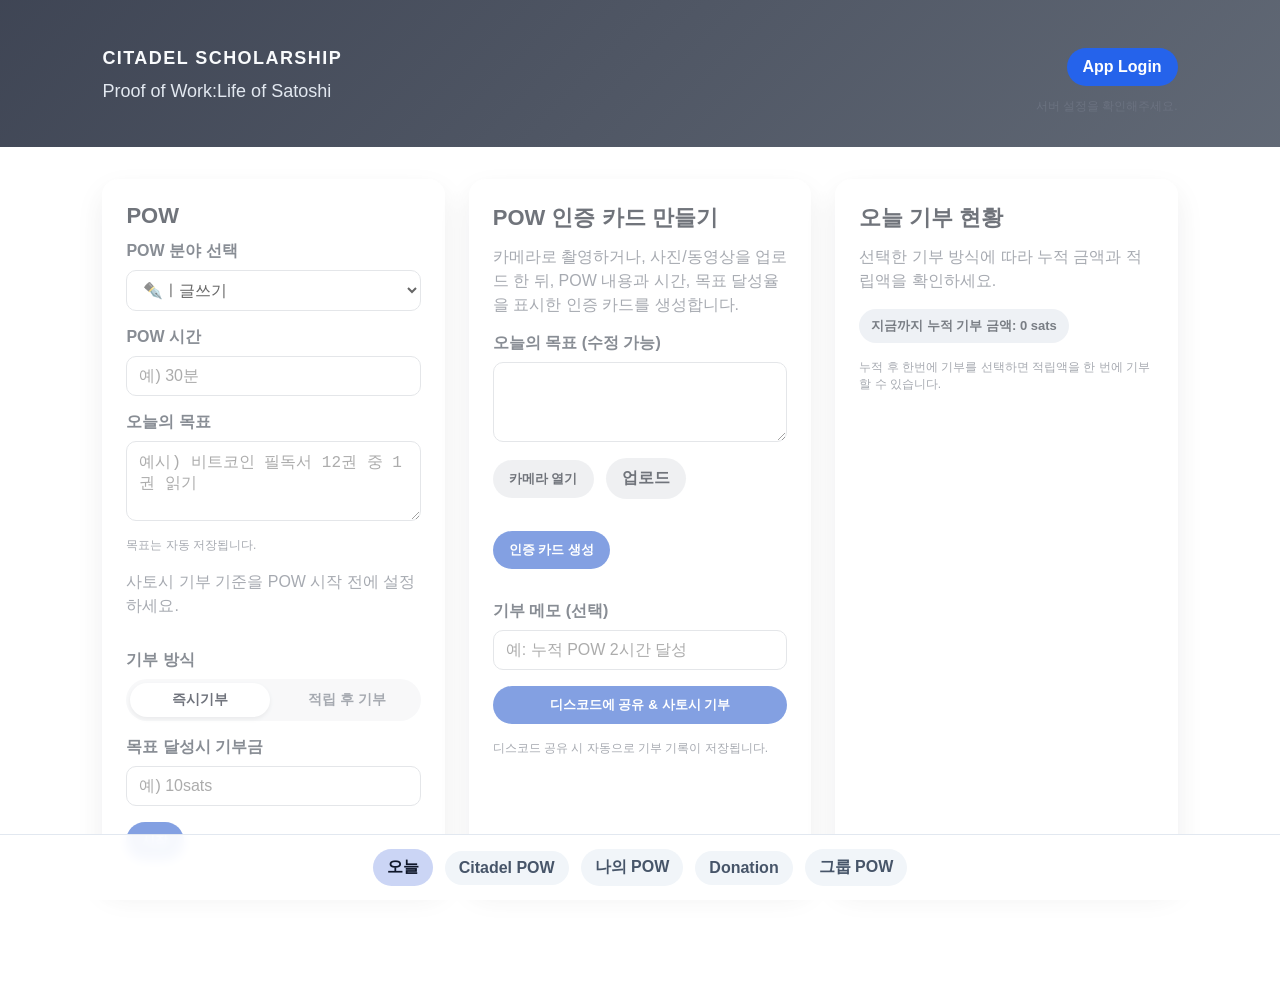
==== commit 12f57eea: "feat: Group POW Meet-up 기능 추가 Organizer가 그룹 POW 활동을 개최하고 참여자들이 QR 코드로 출석 확인 후 기부하는 기능을 추가했습니다.  주요 변" ====
--- a/index.html
+++ b/index.html
@@ -10,8 +10,9 @@
     <nav class="site-nav">
       <a href="index.html" class="active">오늘</a>
       <a href="study-history.html">Citadel POW</a>
-      <a href="my-pow-records.html">나의 POW 기록</a>
-      <a href="donation-history.html">기부 기록</a>
+      <a href="my-pow-records.html">나의 POW</a>
+      <a href="donation-history.html">Donation</a>
+      <a href="group-meetups.html">그룹 POW</a>
     </nav>
     <header class="hero">
       <div class="hero-top">
--- a/styles.css
+++ b/styles.css
@@ -1142,6 +1142,20 @@
   height: 36px;
   border-radius: 50%;
   object-fit: cover;
+  border: 2px solid #cbd5e1;
+}
+
+.leaderboard-avatar-fallback {
+  width: 36px;
+  height: 36px;
+  border-radius: 50%;
+  display: flex;
+  align-items: center;
+  justify-content: center;
+  font-weight: 700;
+  font-size: 16px;
+  color: white;
+  flex-shrink: 0;
   border: 2px solid #cbd5e1;
 }
 
@@ -1355,6 +1369,12 @@
     height: 32px;
   }
 
+  .leaderboard-avatar-fallback {
+    width: 32px;
+    height: 32px;
+    font-size: 14px;
+  }
+
   .leaderboard-username {
     font-size: 14px;
   }
@@ -1635,3 +1655,494 @@
   }
 }
 
+
+/* ============================================
+   Phase 5: 기부 기록 리스트 스타일
+   ============================================ */
+
+/* 기부 내역 리스트 */
+.history-list {
+  display: flex;
+  flex-direction: column;
+  gap: 12px;
+}
+
+.history-item {
+  padding: 16px;
+  background: #f8fafc;
+  border-radius: 10px;
+  border: 1px solid #e2e8f0;
+  transition: all 0.2s ease;
+}
+
+.history-item:hover {
+  background: #f1f5f9;
+  border-color: #cbd5e1;
+}
+
+.history-item-left {
+  display: flex;
+  align-items: center;
+  gap: 12px;
+  flex-wrap: wrap;
+  margin-bottom: 8px;
+}
+
+.history-item-right {
+  display: flex;
+  align-items: center;
+  justify-content: flex-end;
+}
+
+.history-date {
+  font-size: 14px;
+  font-weight: 600;
+  color: #64748b;
+}
+
+.history-category {
+  font-size: 14px;
+  font-weight: 700;
+  color: #3b82f6;
+}
+
+.history-amount {
+  font-size: 18px;
+  font-weight: 800;
+  color: #10b981;
+}
+
+.history-note {
+  margin-top: 8px;
+  padding-top: 8px;
+  border-top: 1px solid #e2e8f0;
+  font-size: 13px;
+  color: #64748b;
+  line-height: 1.5;
+}
+
+/* 반응형: 모바일 */
+@media (max-width: 640px) {
+  .history-item {
+    padding: 12px;
+  }
+
+  .history-item-left {
+    flex-direction: column;
+    align-items: flex-start;
+    gap: 6px;
+  }
+
+  .history-date,
+  .history-category {
+    font-size: 13px;
+  }
+
+  .history-amount {
+    font-size: 16px;
+  }
+}
+
+/* ============================================
+   Group POW Meet-up Styles
+   ============================================ */
+
+/* Meetup Grid */
+.meetups-grid {
+  display: grid;
+  grid-template-columns: repeat(auto-fill, minmax(320px, 1fr));
+  gap: 20px;
+  margin-top: 20px;
+}
+
+/* Meetup Card */
+.meetup-card {
+  background: white;
+  border: 1px solid #e2e8f0;
+  border-radius: 12px;
+  overflow: hidden;
+  transition: all 0.2s ease;
+  cursor: pointer;
+}
+
+.meetup-card:hover {
+  box-shadow: 0 4px 12px rgba(0, 0, 0, 0.1);
+  transform: translateY(-2px);
+}
+
+.meetup-card-image {
+  width: 100%;
+  height: 180px;
+  object-fit: cover;
+  background: linear-gradient(135deg, #667eea 0%, #764ba2 100%);
+}
+
+.meetup-card-content {
+  padding: 16px;
+}
+
+.meetup-card-title {
+  font-size: 18px;
+  font-weight: 700;
+  color: #1e293b;
+  margin: 0 0 8px 0;
+}
+
+.meetup-card-description {
+  font-size: 14px;
+  color: #64748b;
+  margin: 0 0 12px 0;
+  display: -webkit-box;
+  -webkit-line-clamp: 2;
+  -webkit-box-orient: vertical;
+  overflow: hidden;
+}
+
+.meetup-card-meta {
+  display: flex;
+  flex-direction: column;
+  gap: 8px;
+  font-size: 13px;
+  color: #64748b;
+  margin-bottom: 12px;
+}
+
+.meetup-card-meta-row {
+  display: flex;
+  align-items: center;
+  gap: 6px;
+}
+
+.meetup-card-stats {
+  display: grid;
+  grid-template-columns: 1fr 1fr;
+  gap: 12px;
+  padding-top: 12px;
+  border-top: 1px solid #e2e8f0;
+}
+
+.meetup-stat {
+  display: flex;
+  flex-direction: column;
+  gap: 4px;
+}
+
+.meetup-stat-label {
+  font-size: 12px;
+  color: #94a3b8;
+  font-weight: 500;
+}
+
+.meetup-stat-value {
+  font-size: 16px;
+  font-weight: 700;
+  color: #1e293b;
+}
+
+.meetup-card-actions {
+  display: flex;
+  gap: 8px;
+  margin-top: 12px;
+}
+
+.meetup-card-actions .btn {
+  flex: 1;
+  padding: 8px 16px;
+  font-size: 14px;
+}
+
+/* Meetup Status Badge */
+.meetup-status-badge {
+  display: inline-block;
+  padding: 4px 12px;
+  border-radius: 12px;
+  font-size: 12px;
+  font-weight: 600;
+}
+
+.meetup-status-badge.scheduled {
+  background: #dbeafe;
+  color: #1e40af;
+}
+
+.meetup-status-badge.in_progress {
+  background: #fef3c7;
+  color: #92400e;
+}
+
+.meetup-status-badge.completed {
+  background: #dcfce7;
+  color: #166534;
+}
+
+.meetup-status-badge.cancelled {
+  background: #fee2e2;
+  color: #991b1b;
+}
+
+/* Modal Styles */
+.modal {
+  position: fixed;
+  top: 0;
+  left: 0;
+  width: 100%;
+  height: 100%;
+  z-index: 1000;
+  display: flex;
+  align-items: center;
+  justify-content: center;
+}
+
+.modal.hidden {
+  display: none;
+}
+
+.modal-overlay {
+  position: absolute;
+  top: 0;
+  left: 0;
+  width: 100%;
+  height: 100%;
+  background: rgba(0, 0, 0, 0.5);
+}
+
+.modal-content {
+  position: relative;
+  background: white;
+  border-radius: 16px;
+  padding: 24px;
+  max-width: 600px;
+  width: 90%;
+  max-height: 80vh;
+  overflow-y: auto;
+  box-shadow: 0 20px 25px -5px rgba(0, 0, 0, 0.1);
+}
+
+.modal-content.modal-small {
+  max-width: 400px;
+}
+
+.modal-close {
+  position: absolute;
+  top: 16px;
+  right: 16px;
+  width: 32px;
+  height: 32px;
+  border: none;
+  background: #f1f5f9;
+  color: #64748b;
+  font-size: 24px;
+  line-height: 1;
+  cursor: pointer;
+  border-radius: 8px;
+  transition: all 0.2s ease;
+}
+
+.modal-close:hover {
+  background: #e2e8f0;
+  color: #1e293b;
+}
+
+/* Form Styles for Modals */
+.form-group {
+  margin-bottom: 20px;
+}
+
+.form-group label {
+  display: block;
+  font-size: 14px;
+  font-weight: 600;
+  color: #1e293b;
+  margin-bottom: 8px;
+}
+
+.form-group input[type="text"],
+.form-group input[type="number"],
+.form-group input[type="datetime-local"],
+.form-group textarea,
+.form-group select {
+  width: 100%;
+  padding: 10px 12px;
+  border: 1px solid #cbd5e1;
+  border-radius: 8px;
+  font-size: 14px;
+  transition: border-color 0.2s ease;
+}
+
+.form-group input:focus,
+.form-group textarea:focus,
+.form-group select:focus {
+  outline: none;
+  border-color: #3b82f6;
+}
+
+.form-group textarea {
+  resize: vertical;
+  min-height: 80px;
+}
+
+.form-hint {
+  font-size: 12px;
+  color: #64748b;
+  margin-top: 6px;
+}
+
+.form-actions {
+  display: flex;
+  gap: 12px;
+  justify-content: flex-end;
+  margin-top: 24px;
+}
+
+/* QR Code Styles */
+.qr-code-container {
+  display: flex;
+  flex-direction: column;
+  align-items: center;
+  gap: 16px;
+  padding: 20px;
+}
+
+.qr-code-image {
+  border: 4px solid #e2e8f0;
+  border-radius: 12px;
+  padding: 16px;
+  background: white;
+}
+
+.qr-code-hint {
+  text-align: center;
+  color: #64748b;
+  font-size: 14px;
+}
+
+.qr-scanner-preview {
+  width: 100%;
+  max-width: 400px;
+  border-radius: 12px;
+  overflow: hidden;
+}
+
+/* Participant List */
+.participants-list {
+  display: flex;
+  flex-direction: column;
+  gap: 12px;
+  margin-top: 16px;
+}
+
+.participant-item {
+  display: flex;
+  align-items: center;
+  gap: 12px;
+  padding: 12px;
+  background: #f8fafc;
+  border-radius: 8px;
+}
+
+.participant-avatar {
+  width: 40px;
+  height: 40px;
+  border-radius: 50%;
+  object-fit: cover;
+}
+
+.participant-avatar-fallback {
+  width: 40px;
+  height: 40px;
+  border-radius: 50%;
+  display: flex;
+  align-items: center;
+  justify-content: center;
+  font-weight: 700;
+  font-size: 16px;
+  color: white;
+  background: linear-gradient(135deg, #667eea 0%, #764ba2 100%);
+}
+
+.participant-info {
+  flex: 1;
+}
+
+.participant-name {
+  font-size: 14px;
+  font-weight: 600;
+  color: #1e293b;
+}
+
+.participant-meta {
+  font-size: 12px;
+  color: #64748b;
+}
+
+.participant-status {
+  display: flex;
+  align-items: center;
+  gap: 4px;
+  font-size: 12px;
+  font-weight: 600;
+}
+
+.participant-status.attended {
+  color: #16a34a;
+}
+
+.participant-status.not-attended {
+  color: #94a3b8;
+}
+
+/* Tab Navigation for Meet-up Status */
+.tab-nav {
+  display: flex;
+  gap: 8px;
+  border-bottom: 2px solid #e2e8f0;
+  margin-bottom: 20px;
+}
+
+.tab-button {
+  padding: 12px 20px;
+  background: none;
+  border: none;
+  border-bottom: 2px solid transparent;
+  font-size: 14px;
+  font-weight: 600;
+  color: #64748b;
+  cursor: pointer;
+  transition: all 0.2s ease;
+  margin-bottom: -2px;
+}
+
+.tab-button:hover {
+  color: #1e293b;
+}
+
+.tab-button.active {
+  color: #3b82f6;
+  border-bottom-color: #3b82f6;
+}
+
+/* Responsive Styles for Meet-ups */
+@media (max-width: 768px) {
+  .meetups-grid {
+    grid-template-columns: 1fr;
+  }
+
+  .modal-content {
+    width: 95%;
+    padding: 20px;
+    max-height: 90vh;
+  }
+
+  .meetup-card-stats {
+    grid-template-columns: 1fr;
+  }
+
+  .form-actions {
+    flex-direction: column-reverse;
+  }
+
+  .form-actions .btn {
+    width: 100%;
+  }
+}
+
